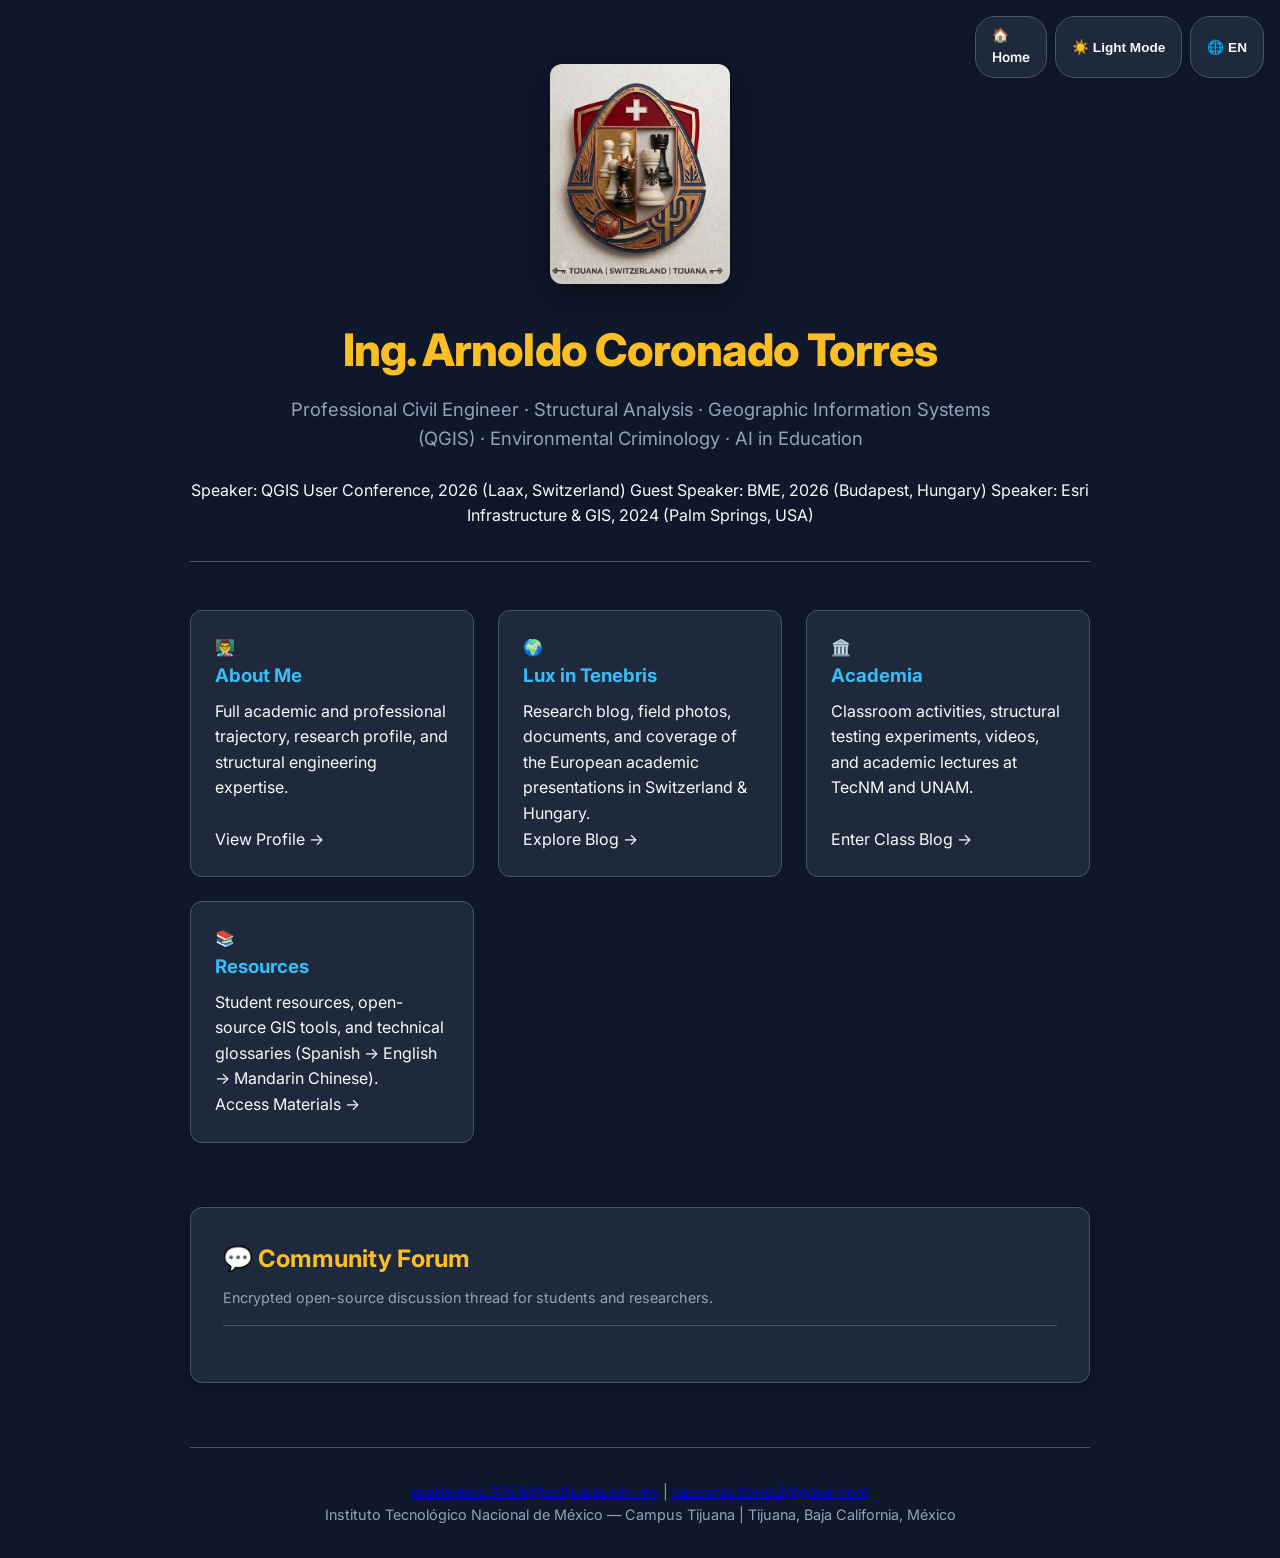
==== index.html @ 11ab7efa "Update index.html" ====
<!DOCTYPE html>
<html lang="en">
<head>
    <meta charset="UTF-8">
    <meta name="viewport" content="width=device-width, initial-scale=1.0">
    <title>Ing. Arnoldo Coronado Torres | Official Site</title>
    <meta name="description" content="Official website of Eng. Arnoldo Coronado Torres. Civil Engineering, Structural Analysis, GIS, Environmental Criminology, and AI in Education.">
    
    <link rel="preconnect" href="https://fonts.googleapis.com">
    <link rel="preconnect" href="https://fonts.gstatic.com" crossorigin>
    <link href="https://fonts.googleapis.com/css2?family=Fira+Code:wght@400;600&family=Inter:wght@300;400;600;700;800&display=swap" rel="stylesheet">

    <!-- Enlace al CSS unificado del repositorio -->
    <link rel="stylesheet" href="style.css">

    <!-- Cactus Chat (Estilos + CDN) -->
    <link rel="stylesheet" href="https://latest.cactus.chat/style.css" type="text/css">
    <script type="text/javascript" src="https://latest.cactus.chat/cactus.js"></script>
</head>
<body>

<div class="controls-bar">
    <a href="index.html" class="control-btn" style="text-decoration: none;">
        🏠 <span class="lang-en">Home</span><span class="lang-es">Inicio</span><span class="lang-zh">首页</span>
    </a>
    <button class="control-btn" id="themeToggle" onclick="toggleTheme()">☀️ Light Mode</button>
    <button class="control-btn" id="langToggle" onclick="toggleLang()">🌐 EN</button>
</div>

<div class="container">

    <header class="blog-header">
        <img src="assets/uff.jpg" alt="Emblem Tijuana Switzerland" class="header-emblem" onerror="this.style.display='none'">
        
        <h1 class="blog-title">Ing. Arnoldo Coronado Torres</h1>
        
        <p class="blog-subtitle lang-en">Professional Civil Engineer · Structural Analysis · Geographic Information Systems (QGIS) · Environmental Criminology · AI in Education</p>
        <p class="blog-subtitle lang-es">Ingeniero Civil · Análisis Estructural · Sistemas de Información Geográfica (QGIS) · Criminología Ambiental · IA en la Educación</p>
        <p class="blog-subtitle lang-zh">土木工程师 · 结构分析 · 地理信息系统 (QGIS) · 环境犯罪学 · 教育人工智能</p>

        <div class="badge-container" style="margin-top: 1.5rem;">
            <span class="badge highlight">Speaker: QGIS User Conference, 2026 (Laax, Switzerland)</span>
            <span class="badge highlight">Guest Speaker: BME, 2026 (Budapest, Hungary)</span>
            <span class="badge">Speaker: Esri Infrastructure & GIS, 2024 (Palm Springs, USA)</span>
        </div>
    </header>

    <main>
        <div class="nav-grid">
            
            <a href="sameri.html" class="nav-card">
                <div>
                    <div class="nav-card-icon">👨‍🏫</div>
                    <h3>
                        <span class="lang-en">About Me</span>
                        <span class="lang-es">Sobre Mí</span>
                        <span class="lang-zh">关于我</span>
                    </h3>
                    <p class="lang-en">Full academic and professional trajectory, research profile, and structural engineering expertise.</p>
                    <p class="lang-es">Trayectoria académica y profesional completa, perfil de investigación e ingeniería estructural.</p>
                    <p class="lang-zh">完整的学术与职业履历、研究方向及结构工程专业特长。</p>
                </div>
                <span class="nav-card-btn lang-en">View Profile &rarr;</span>
                <span class="nav-card-btn lang-es">Ver Perfil &rarr;</span>
                <span class="nav-card-btn lang-zh">查看个人资料 &rarr;</span>
            </a>

            <a href="lux-in-tenebris.html" class="nav-card">
                <div>
                    <div class="nav-card-icon">🌍</div>
                    <h3>Lux in Tenebris</h3>
                    <p class="lang-en">Research blog, field photos, documents, and coverage of the European academic presentations in Switzerland & Hungary.</p>
                    <p class="lang-es">Blog de investigación, fotos de campo, documentos y cobertura del viaje académico a Suiza y Hungría.</p>
                    <p class="lang-zh">研究博客、田野照片、文档以及瑞士和匈牙利欧洲学术演讲的记录。</p>
                </div>
                <span class="nav-card-btn lang-en">Explore Blog &rarr;</span>
                <span class="nav-card-btn lang-es">Explorar Blog &rarr;</span>
                <span class="nav-card-btn lang-zh">探索博客 &rarr;</span>
            </a>

            <a href="academia.html" class="nav-card">
                <div>
                    <div class="nav-card-icon">🏛️</div>
                    <h3>
                        <span class="lang-en">Academia</span>
                        <span class="lang-es">Academia</span>
                        <span class="lang-zh">学术研究</span>
                    </h3>
                    <p class="lang-en">Classroom activities, structural testing experiments, videos, and academic lectures at TecNM and UNAM.</p>
                    <p class="lang-es">Actividades de clase, pruebas de carga de materiales, videos y ponencias académicas en TecNM y UNAM.</p>
                    <p class="lang-zh">课堂活动、材料结构加载测试实验、视频以及在 TecNM 和 UNAM 的学术讲座。</p>
                </div>
                <span class="nav-card-btn lang-en">Enter Class Blog &rarr;</span>
                <span class="nav-card-btn lang-es">Entrar al Blog &rarr;</span>
                <span class="nav-card-btn lang-zh">进入课程博客 &rarr;</span>
            </a>

            <a href="resources.html" class="nav-card">
                <div>
                    <div class="nav-card-icon">📚</div>
                    <h3>
                        <span class="lang-en">Resources</span>
                        <span class="lang-es">Recursos</span>
                        <span class="lang-zh">学习资源</span>
                    </h3>
                    <p class="lang-en">Student resources, open-source GIS tools, and technical glossaries (Spanish &rarr; English &rarr; Mandarin Chinese).</p>
                    <p class="lang-es">Recursos para alumnos, software libre SIG y vocabularios técnicos (Español &rarr; Inglés &rarr; Chino).</p>
                    <p class="lang-zh">学生资源、开源 GIS 工具及技术术语表（西班牙语 &rarr; 英语 &rarr; 中文）。</p>
                </div>
                <span class="nav-card-btn lang-en">Access Materials &rarr;</span>
                <span class="nav-card-btn lang-es">Ver Recursos &rarr;</span>
                <span class="nav-card-btn lang-zh">获取资源 &rarr;</span>
            </a>

        </div>

        <!-- SECCIÓN DEL FORO (Cactus Chat) -->
        <section class="forum-section">
            <h2 class="forum-header">💬 Community Forum</h2>
            <p class="forum-sub">Encrypted open-source discussion thread for students and researchers.</p>
            <div id="cactus-chat-thread"></div>
        </section>
    </main>

    <footer>
        <div class="footer-links">
            <a href="mailto:academico.3053@tectijuana.edu.mx">academico.3053@tectijuana.edu.mx</a>
            <span>|</span>
            <a href="mailto:cazconsultores2@gmail.com">cazconsultores2@gmail.com</a>
        </div>
        <p>Instituto Tecnológico Nacional de México — Campus Tijuana | Tijuana, Baja California, México</p>
    </footer>

</div>

<!-- Scripts de control general y foro -->
<script src="script.js"></script>
<script src="forum.js"></script>
</body>
</html>
---- style.css ----
/* ===================================================
   HOJA DE ESTILOS ESTÁNDAR - ING. ARNOLDO CORONADO
   Modo Oscuro/Claro + Soporte Trilingüe (ES / EN / ZH)
   =================================================== */

/* DARK THEME (DEFAULT) */
:root {
    --bg-primary: #0f172a;
    --bg-secondary: #1e293b;
    --bg-card: #334155;
    --accent-blue: #38bdf8;
    --accent-green: #34d399;
    --accent-gold: #fbbf24;
    --accent-red: #ef4444;
    --text-main: #f8fafc;
    --text-muted: #94a3b8;
    --border: #475569;
    --font-sans: 'Inter', system-ui, -apple-system, sans-serif;
    --font-mono: 'Fira Code', monospace;
}

/* LIGHT THEME (CONTRAST) */
[data-theme="light"] {
    --bg-primary: #f8fafc;
    --bg-secondary: #ffffff;
    --bg-card: #f1f5f9;
    --accent-blue: #0284c7;
    --accent-green: #059669;
    --accent-gold: #d97706;
    --accent-red: #dc2626;
    --text-main: #0f172a;
    --text-muted: #64748b;
    --border: #cbd5e1;
}

* {
    box-sizing: border-box;
    margin: 0;
    padding: 0;
}

body {
    background-color: var(--bg-primary);
    color: var(--text-main);
    font-family: var(--font-sans);
    line-height: 1.6;
    min-height: 100vh;
    display: flex;
    flex-direction: column;
    justify-content: space-between;
    padding: 2rem 1rem;
    transition: background-color 0.3s, color 0.3s;
}

.container {
    max-width: 900px;
    margin: 0 auto;
    width: 100%;
}

/* Controls Bar (Arriba a la derecha) */
.controls-bar {
    position: fixed;
    top: 1rem;
    right: 1rem;
    display: flex;
    gap: 0.5rem;
    z-index: 1000;
}

.control-btn {
    background-color: var(--bg-secondary);
    color: var(--text-main);
    border: 1px solid var(--border);
    padding: 0.5rem 1rem;
    border-radius: 20px;
    font-weight: 600;
    font-size: 0.85rem;
    cursor: pointer;
    box-shadow: 0 4px 6px -1px rgba(0,0,0,0.1);
    transition: all 0.2s;
    text-decoration: none;
}

.control-btn:hover {
    border-color: var(--accent-blue);
    color: var(--accent-blue);
}

/* Header con Escudo/Emblema */
.blog-header {
    margin-top: 2rem;
    margin-bottom: 3rem;
    border-bottom: 1px solid var(--border);
    padding-bottom: 2rem;
    text-align: center;
}

.header-emblem {
    width: 180px;
    height: auto;
    margin-bottom: 1.5rem;
    filter: drop-shadow(0 10px 15px rgba(0,0,0,0.4));
    border-radius: 12px;
    transition: transform 0.3s;
}

.header-emblem:hover {
    transform: scale(1.05);
}

.blog-title {
    font-size: 2.8rem;
    font-weight: 800;
    color: var(--accent-gold);
    margin-bottom: 0.5rem;
    letter-spacing: -0.02em;
}

.blog-subtitle {
    font-size: 1.15rem;
    color: var(--text-muted);
    max-width: 750px;
    margin: 0 auto;
}

/* Post & Cards Layout */
.post-list {
    display: flex;
    flex-direction: column;
    gap: 2.5rem;
}

.post-card {
    background-color: var(--bg-secondary);
    border: 1px solid var(--border);
    border-radius: 12px;
    padding: 2rem;
    box-shadow: 0 4px 12px rgba(0,0,0,0.15);
    transition: border-color 0.2s;
}

.post-card:hover {
    border-color: var(--accent-blue);
}

.post-meta {
    display: flex;
    align-items: center;
    gap: 1rem;
    margin-bottom: 1rem;
    font-size: 0.85rem;
    color: var(--text-muted);
}

.post-tag {
    background-color: rgba(56, 189, 248, 0.1);
    color: var(--accent-blue);
    border: 1px solid var(--accent-blue);
    padding: 0.2rem 0.6rem;
    border-radius: 12px;
    font-weight: 600;
    font-size: 0.75rem;
}

.post-tag.gold {
    background-color: rgba(251, 191, 36, 0.1);
    color: var(--accent-gold);
    border-color: var(--accent-gold);
}

.post-title {
    font-size: 1.6rem;
    color: var(--accent-blue);
    margin-bottom: 1rem;
    line-height: 1.3;
}

.post-content {
    font-size: 0.98rem;
    color: var(--text-main);
    margin-bottom: 1.5rem;
}

.post-content p {
    margin-bottom: 1rem;
}

/* Elementos Multimedia */
.post-gallery {
    display: grid;
    grid-template-columns: repeat(auto-fit, minmax(200px, 1fr));
    gap: 1rem;
    margin: 1.5rem 0;
}

.post-gallery img {
    width: 100%;
    height: 200px;
    object-fit: cover;
    border-radius: 8px;
    border: 1px solid var(--border);
    transition: transform 0.2s;
}

.post-gallery img:hover {
    transform: scale(1.02);
}

.video-container {
    position: relative;
    padding-bottom: 56.25%;
    height: 0;
    overflow: hidden;
    border-radius: 8px;
    margin: 1.5rem 0;
    border: 1px solid var(--border);
}

.video-container iframe {
    position: absolute;
    top: 0;
    left: 0;
    width: 100%;
    height: 100%;
    border: 0;
}

.doc-link {
    display: inline-flex;
    align-items: center;
    gap: 0.5rem;
    background-color: var(--bg-card);
    color: var(--accent-green);
    border: 1px solid var(--accent-green);
    padding: 0.6rem 1.2rem;
    border-radius: 6px;
    text-decoration: none;
    font-weight: 600;
    font-size: 0.9rem;
    transition: background-color 0.2s;
}

.doc-link:hover {
    background-color: rgba(52, 211, 153, 0.15);
}

/* Forum Section (Cactus Chat) */
.forum-section {
    margin-top: 4rem;
    background-color: var(--bg-secondary);
    border: 1px solid var(--border);
    border-radius: 12px;
    padding: 2rem;
    box-shadow: 0 4px 12px rgba(0,0,0,0.2);
}

.forum-header {
    font-size: 1.5rem;
    color: var(--accent-gold);
    margin-bottom: 0.5rem;
    display: flex;
    align-items: center;
    gap: 0.5rem;
}

.forum-sub {
    font-size: 0.9rem;
    color: var(--text-muted);
    margin-bottom: 1.5rem;
    border-bottom: 1px solid var(--border);
    padding-bottom: 1rem;
}

.cactus-editor {
    background-color: var(--bg-primary) !important;
    border: 1px solid var(--border) !important;
    color: var(--text-main) !important;
    border-radius: 8px !important;
}

/* Grid de Navegación */
.nav-grid {
    display: grid;
    grid-template-columns: repeat(auto-fit, minmax(250px, 1fr));
    gap: 1.5rem;
    margin-top: 2rem;
}

.nav-card {
    background-color: var(--bg-secondary);
    border: 1px solid var(--border);
    border-radius: 12px;
    padding: 1.5rem;
    text-decoration: none;
    color: var(--text-main);
    transition: all 0.2s;
    display: flex;
    flex-direction: column;
    justify-content: space-between;
}

.nav-card:hover {
    border-color: var(--accent-gold);
    transform: translateY(-3px);
}

.nav-card h3 {
    color: var(--accent-blue);
    margin-bottom: 0.5rem;
}

/* Footer */
footer {
    border-top: 1px solid var(--border);
    padding-top: 2rem;
    margin-top: 4rem;
    text-align: center;
    font-size: 0.9rem;
    color: var(--text-muted);
}

/* Visibilidad Idiomas (Trilingüe) */
.lang-en { display: block; }
.lang-es { display: none; }
.lang-zh { display: none; }

@media (max-width: 768px) {
    .blog-title { font-size: 2.2rem; }
    .post-card { padding: 1.25rem; }
    .header-emblem { width: 140px; }
}
/* Estilos para el Hub de Recursos */
.search-section {
    margin-bottom: 2rem;
}

#searchInput {
    width: 100%;
    padding: 0.8rem 1.2rem;
    background-color: var(--bg-secondary);
    border: 1px solid var(--border);
    border-radius: 8px;
    color: var(--text-main);
    font-size: 1rem;
    outline: none;
    transition: border-color 0.2s;
}

#searchInput:focus {
    border-color: var(--accent-blue);
}

.resources-grid {
    display: flex;
    flex-direction: column;
    gap: 1rem;
    margin-top: 1.5rem;
}

.resource-item {
    display: flex;
    justify-content: space-between;
    align-items: center;
    background-color: var(--bg-primary);
    border: 1px solid var(--border);
    border-radius: 8px;
    padding: 1rem;
    gap: 1rem;
}

.resource-info {
    display: flex;
    align-items: center;
    gap: 1rem;
}

.resource-icon {
    font-size: 1.8rem;
}

.resource-name {
    font-size: 1.05rem;
    color: var(--accent-blue);
    margin-bottom: 0.2rem;
}

.resource-desc {
    font-size: 0.85rem;
    color: var(--text-muted);
    margin-bottom: 0.4rem;
}

/* Wishlist Styles */
.wishlist-form {
    display: flex;
    gap: 0.5rem;
    margin-bottom: 1.5rem;
}

.wishlist-form input {
    flex: 1;
    padding: 0.6rem 1rem;
    background-color: var(--bg-primary);
    border: 1px solid var(--border);
    border-radius: 6px;
    color: var(--text-main);
}

.wishlist-list {
    list-style: none;
    display: flex;
    flex-direction: column;
    gap: 0.5rem;
}

.wishlist-item {
    display: flex;
    justify-content: space-between;
    align-items: center;
    background-color: var(--bg-primary);
    border: 1px solid var(--border);
    padding: 0.6rem 1rem;
    border-radius: 6px;
    font-size: 0.9rem;
}

.delete-btn {
    background: none;
    border: none;
    cursor: pointer;
    font-size: 0.8rem;
    opacity: 0.7;
    transition: opacity 0.2s;
}

.delete-btn:hover {
    opacity: 1;
}
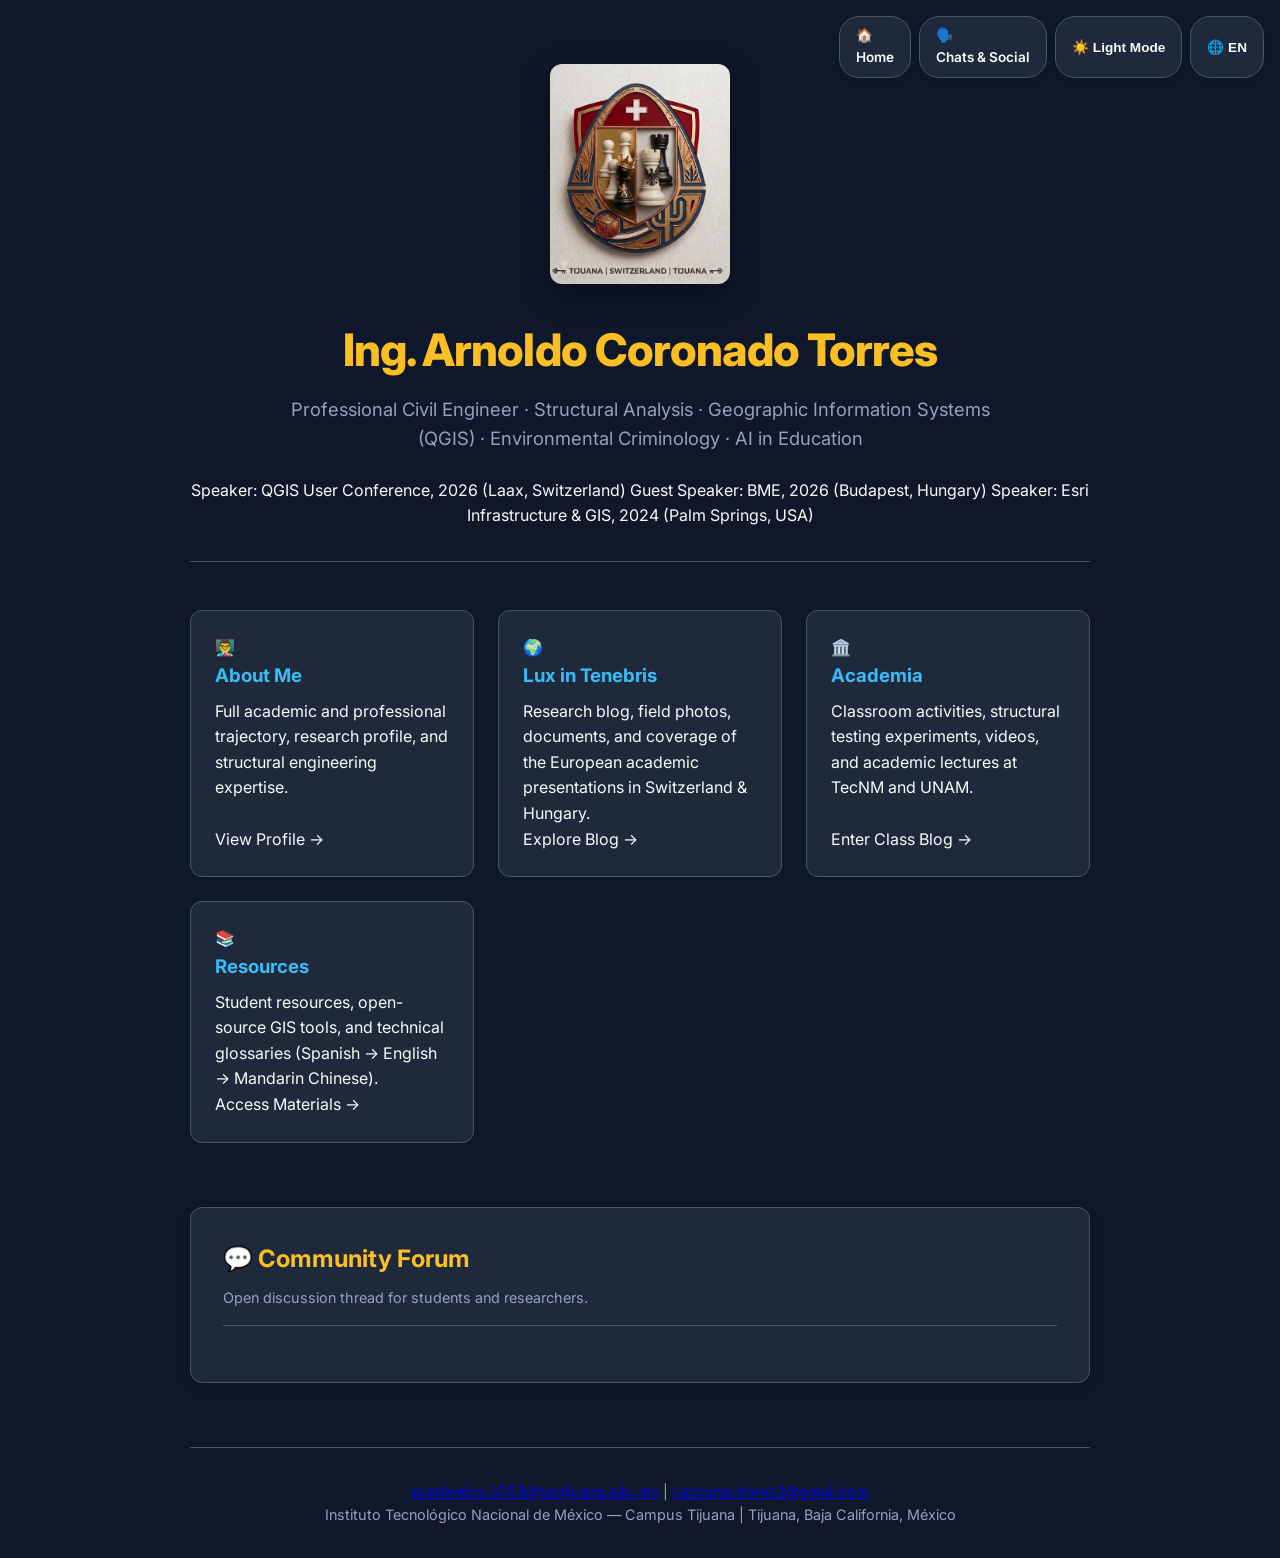
==== commit ee86eb28: "Update index.html" ====
--- a/index.html
+++ b/index.html
@@ -12,16 +12,15 @@
 
     <!-- Enlace al CSS unificado del repositorio -->
     <link rel="stylesheet" href="style.css">
-
-    <!-- Cactus Chat (Estilos + CDN) -->
-    <link rel="stylesheet" href="https://latest.cactus.chat/style.css" type="text/css">
-    <script type="text/javascript" src="https://latest.cactus.chat/cactus.js"></script>
 </head>
 <body>
 
 <div class="controls-bar">
     <a href="index.html" class="control-btn" style="text-decoration: none;">
         🏠 <span class="lang-en">Home</span><span class="lang-es">Inicio</span><span class="lang-zh">首页</span>
+    </a>
+    <a href="comunidad.html" class="control-btn" style="text-decoration: none;">
+        🗣️ <span class="lang-en">Chats & Social</span><span class="lang-es">Chats & Redes</span><span class="lang-zh">聊天与社交</span>
     </a>
     <button class="control-btn" id="themeToggle" onclick="toggleTheme()">☀️ Light Mode</button>
     <button class="control-btn" id="langToggle" onclick="toggleLang()">🌐 EN</button>
@@ -114,11 +113,19 @@
 
         </div>
 
-        <!-- SECCIÓN DEL FORO (Cactus Chat) -->
+        <!-- SECCIÓN DEL FORO (Inyectado modularmente por forum.js) -->
         <section class="forum-section">
-            <h2 class="forum-header">💬 Community Forum</h2>
-            <p class="forum-sub">Encrypted open-source discussion thread for students and researchers.</p>
-            <div id="cactus-chat-thread"></div>
+            <h2 class="forum-header">
+                <span class="lang-en">💬 Community Forum</span>
+                <span class="lang-es">💬 Foro de Discusión</span>
+                <span class="lang-zh">💬 社区论坛</span>
+            </h2>
+            <p class="forum-sub">
+                <span class="lang-en">Open discussion thread for students and researchers.</span>
+                <span class="lang-es">Espacio de comentarios y debate para alumnos e investigadores.</span>
+                <span class="lang-zh">面向学生和研究人员的开放讨论区。</span>
+            </p>
+            <div id="utterances-container"></div>
         </section>
     </main>
 
@@ -133,7 +140,7 @@
 
 </div>
 
-<!-- Scripts de control general y foro -->
+<!-- Scripts de control general y foro modular -->
 <script src="script.js"></script>
 <script src="forum.js"></script>
 </body>
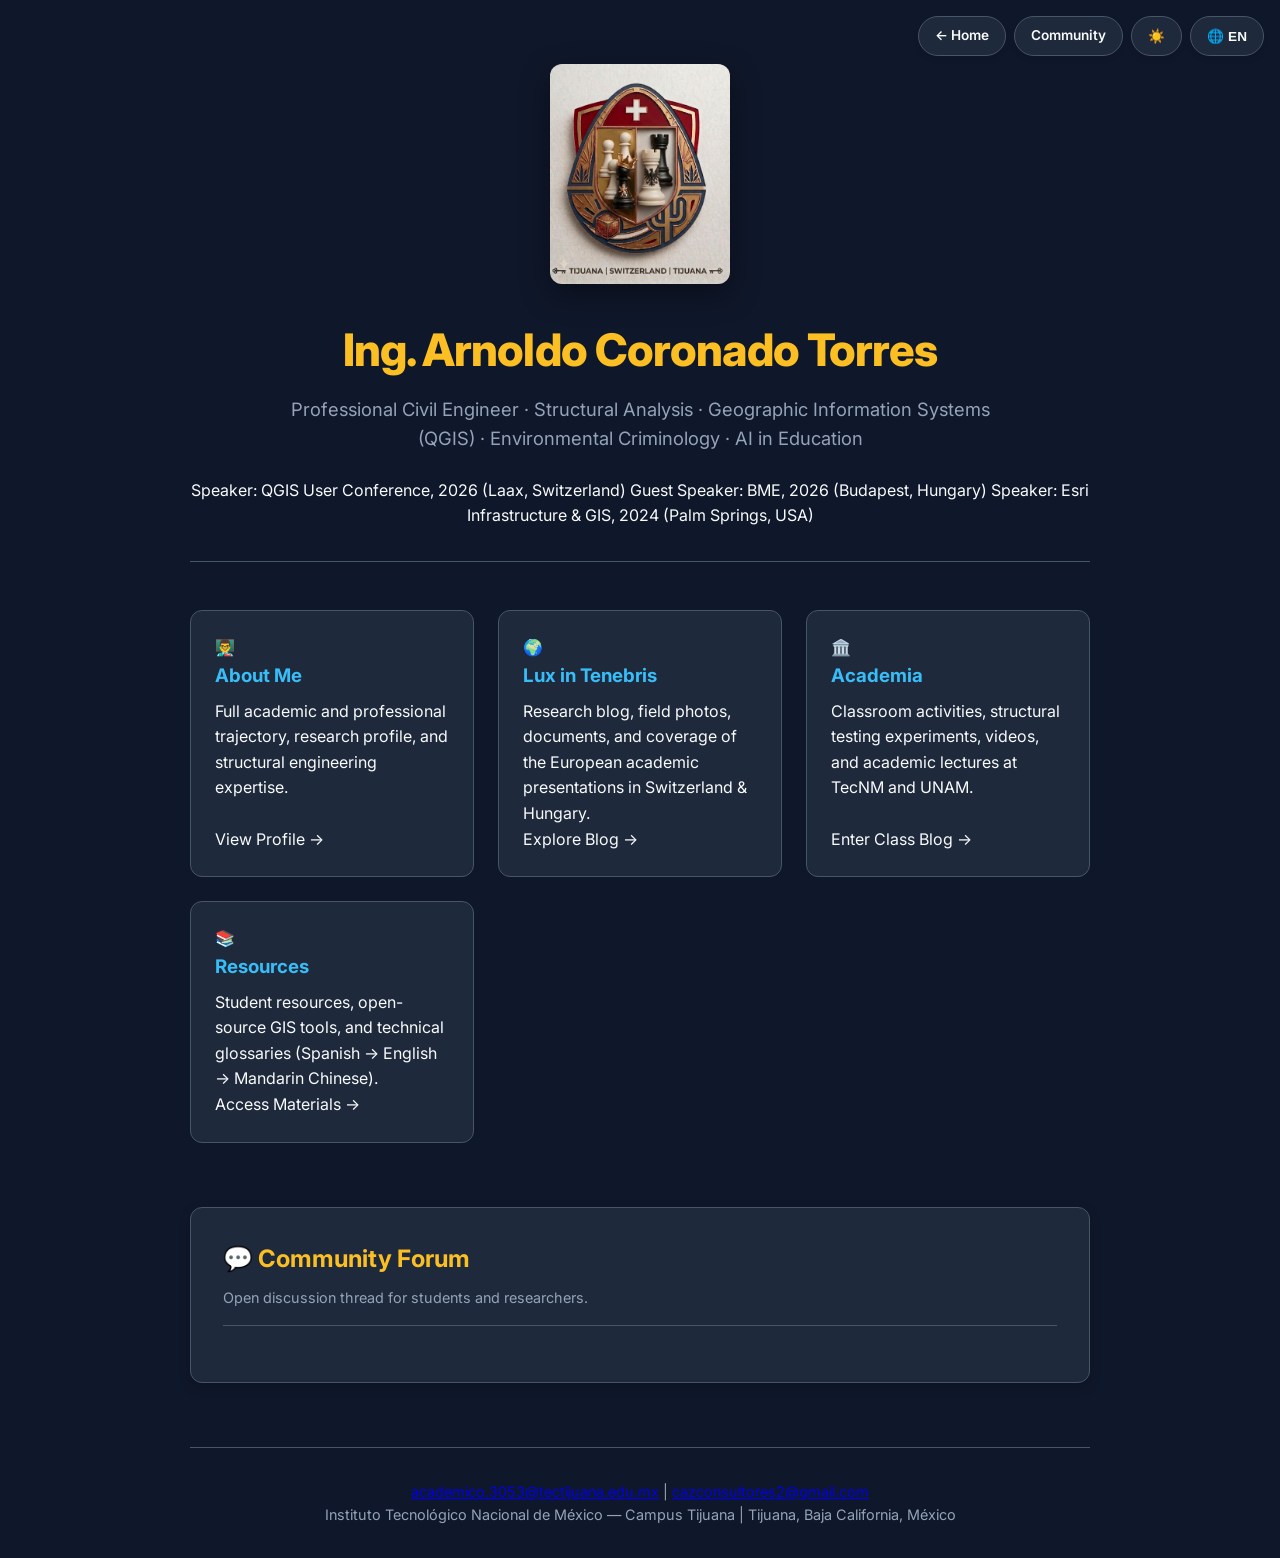
==== commit 68e3425b: "Update index.html" ====
--- a/index.html
+++ b/index.html
@@ -16,14 +16,25 @@
 <body>
 
 <div class="controls-bar">
-    <a href="index.html" class="control-btn" style="text-decoration: none;">
-        🏠 <span class="lang-en">Home</span><span class="lang-es">Inicio</span><span class="lang-zh">首页</span>
+    <!-- 1. Botón Inicio con Flecha -->
+    <a href="index.html" class="control-btn" style="text-decoration: none; display: inline-flex; align-items: center; justify-content: center;">
+        &larr;&nbsp;<span class="lang-en">Home</span><span class="lang-es">Inicio</span><span class="lang-zh">首页</span>
     </a>
-    <a href="comunidad.html" class="control-btn" style="text-decoration: none;">
-        🗣️ <span class="lang-en">Chats & Social</span><span class="lang-es">Chats & Redes</span><span class="lang-zh">聊天与社交</span>
+
+    <!-- 2. Botón Comunidad (Centrado) -->
+    <a href="comunidad.html" class="control-btn" style="text-decoration: none; display: inline-flex; align-items: center; justify-content: center;">
+        <span class="lang-en">Community</span><span class="lang-es">Comunidad</span><span class="lang-zh">社区</span>
     </a>
-    <button class="control-btn" id="themeToggle" onclick="toggleTheme()">☀️ Light Mode</button>
-    <button class="control-btn" id="langToggle" onclick="toggleLang()">🌐 EN</button>
+
+    <!-- 3. Botón Cambio de Tema (Sol/Luna + Mode) -->
+    <button class="control-btn" id="themeToggle" onclick="toggleTheme()" style="display: inline-flex; align-items: center; justify-content: center;">
+        ☀️
+    </button>
+
+    <!-- 4. Botón Idioma -->
+    <button class="control-btn" id="langToggle" onclick="toggleLang()" style="display: inline-flex; align-items: center; justify-content: center;">
+        🌐 EN
+    </button>
 </div>
 
 <div class="container">
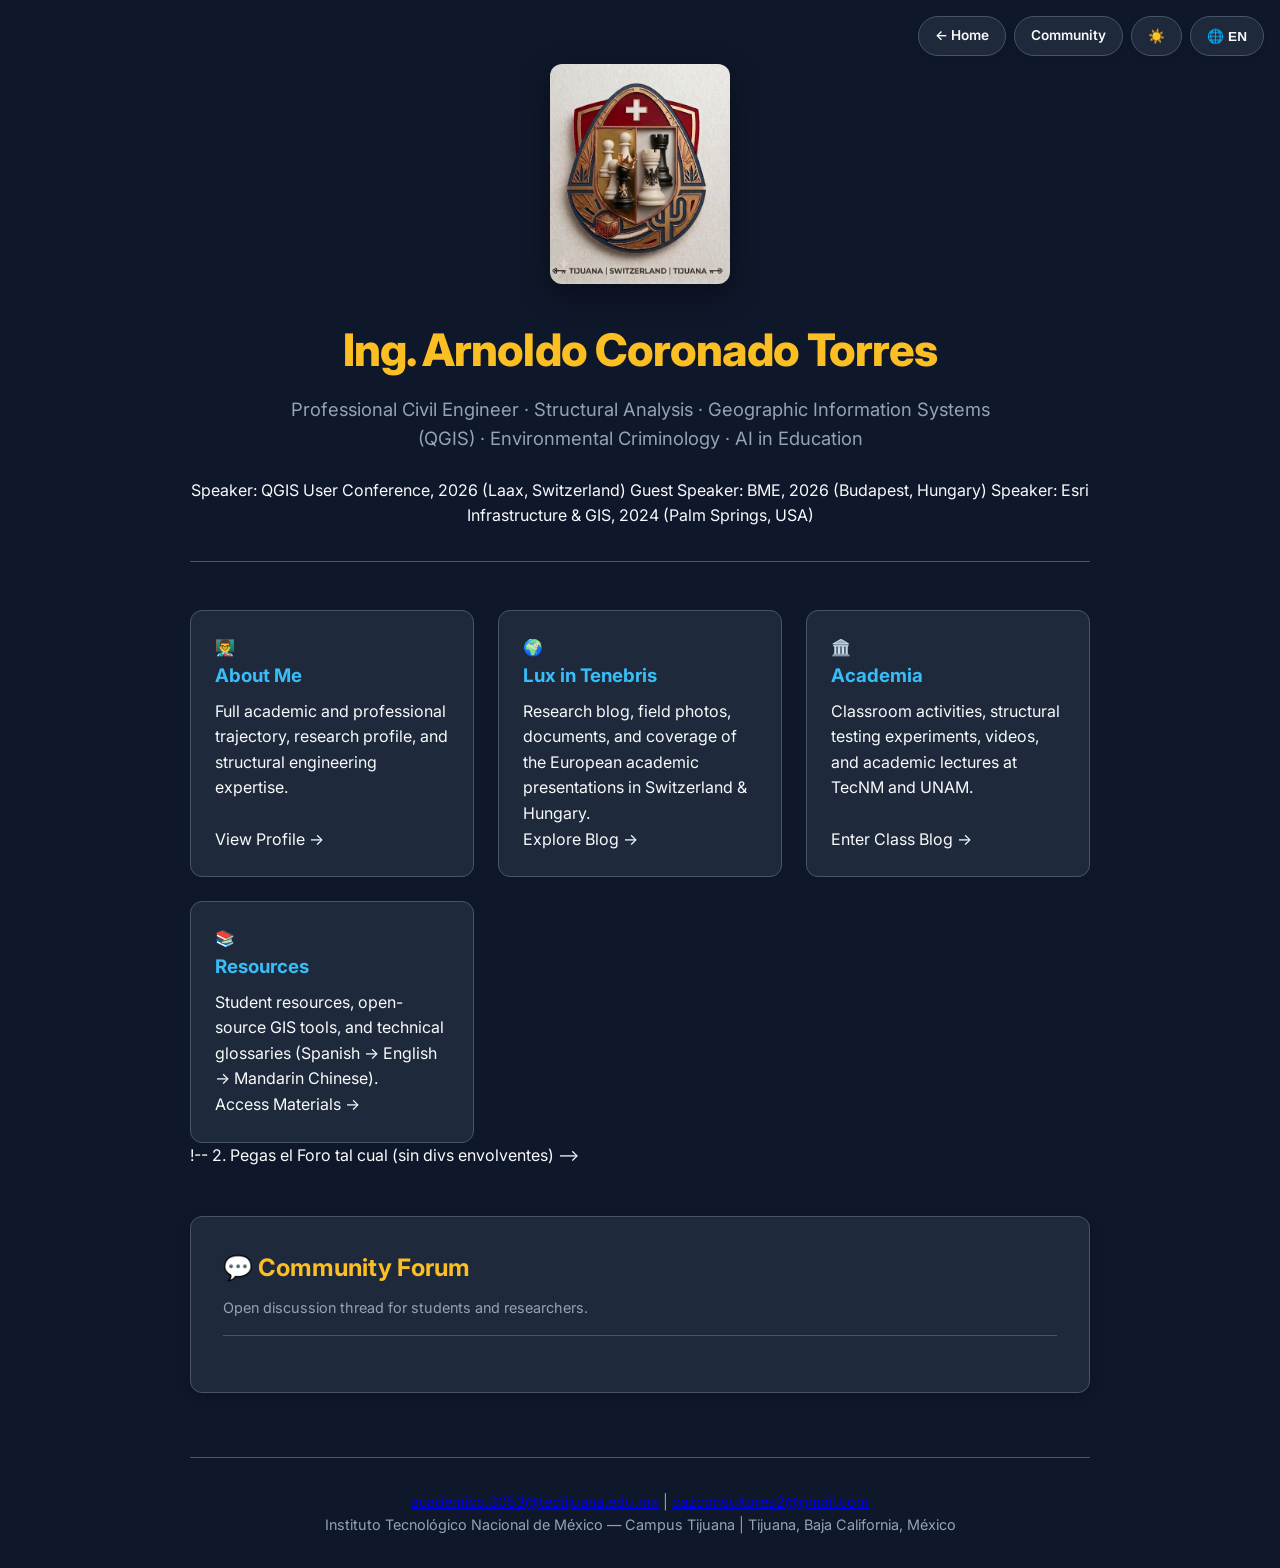
==== commit fade1ce2: "Update index.html" ====
--- a/index.html
+++ b/index.html
@@ -124,20 +124,21 @@
 
         </div>
 
-        <!-- SECCIÓN DEL FORO (Inyectado modularmente por forum.js) -->
-        <section class="forum-section">
-            <h2 class="forum-header">
-                <span class="lang-en">💬 Community Forum</span>
-                <span class="lang-es">💬 Foro de Discusión</span>
-                <span class="lang-zh">💬 社区论坛</span>
-            </h2>
-            <p class="forum-sub">
-                <span class="lang-en">Open discussion thread for students and researchers.</span>
-                <span class="lang-es">Espacio de comentarios y debate para alumnos e investigadores.</span>
-                <span class="lang-zh">面向学生和研究人员的开放讨论区。</span>
-            </p>
-            <div id="utterances-container"></div>
-        </section>
+     !-- 2. Pegas el Foro tal cual (sin divs envolventes) -->
+<section class="forum-section" style="margin-top: 3rem;">
+    <h2 class="forum-header">
+        <span class="lang-en">💬 Community Forum</span>
+        <span class="lang-es">💬 Foro de Discusión</span>
+        <span class="lang-zh">💬 社区论坛</span>
+    </h2>
+    <p class="forum-sub">
+        <span class="lang-en">Open discussion thread for students and researchers.</span>
+        <span class="lang-es">Espacio de comentarios y debate para alumnos e investigadores.</span>
+        <span class="lang-zh">面向学生和研究人员的开放讨论区。</span>
+    </p>
+    
+    <div id="utterances-container"></div>
+</section>
     </main>
 
     <footer>
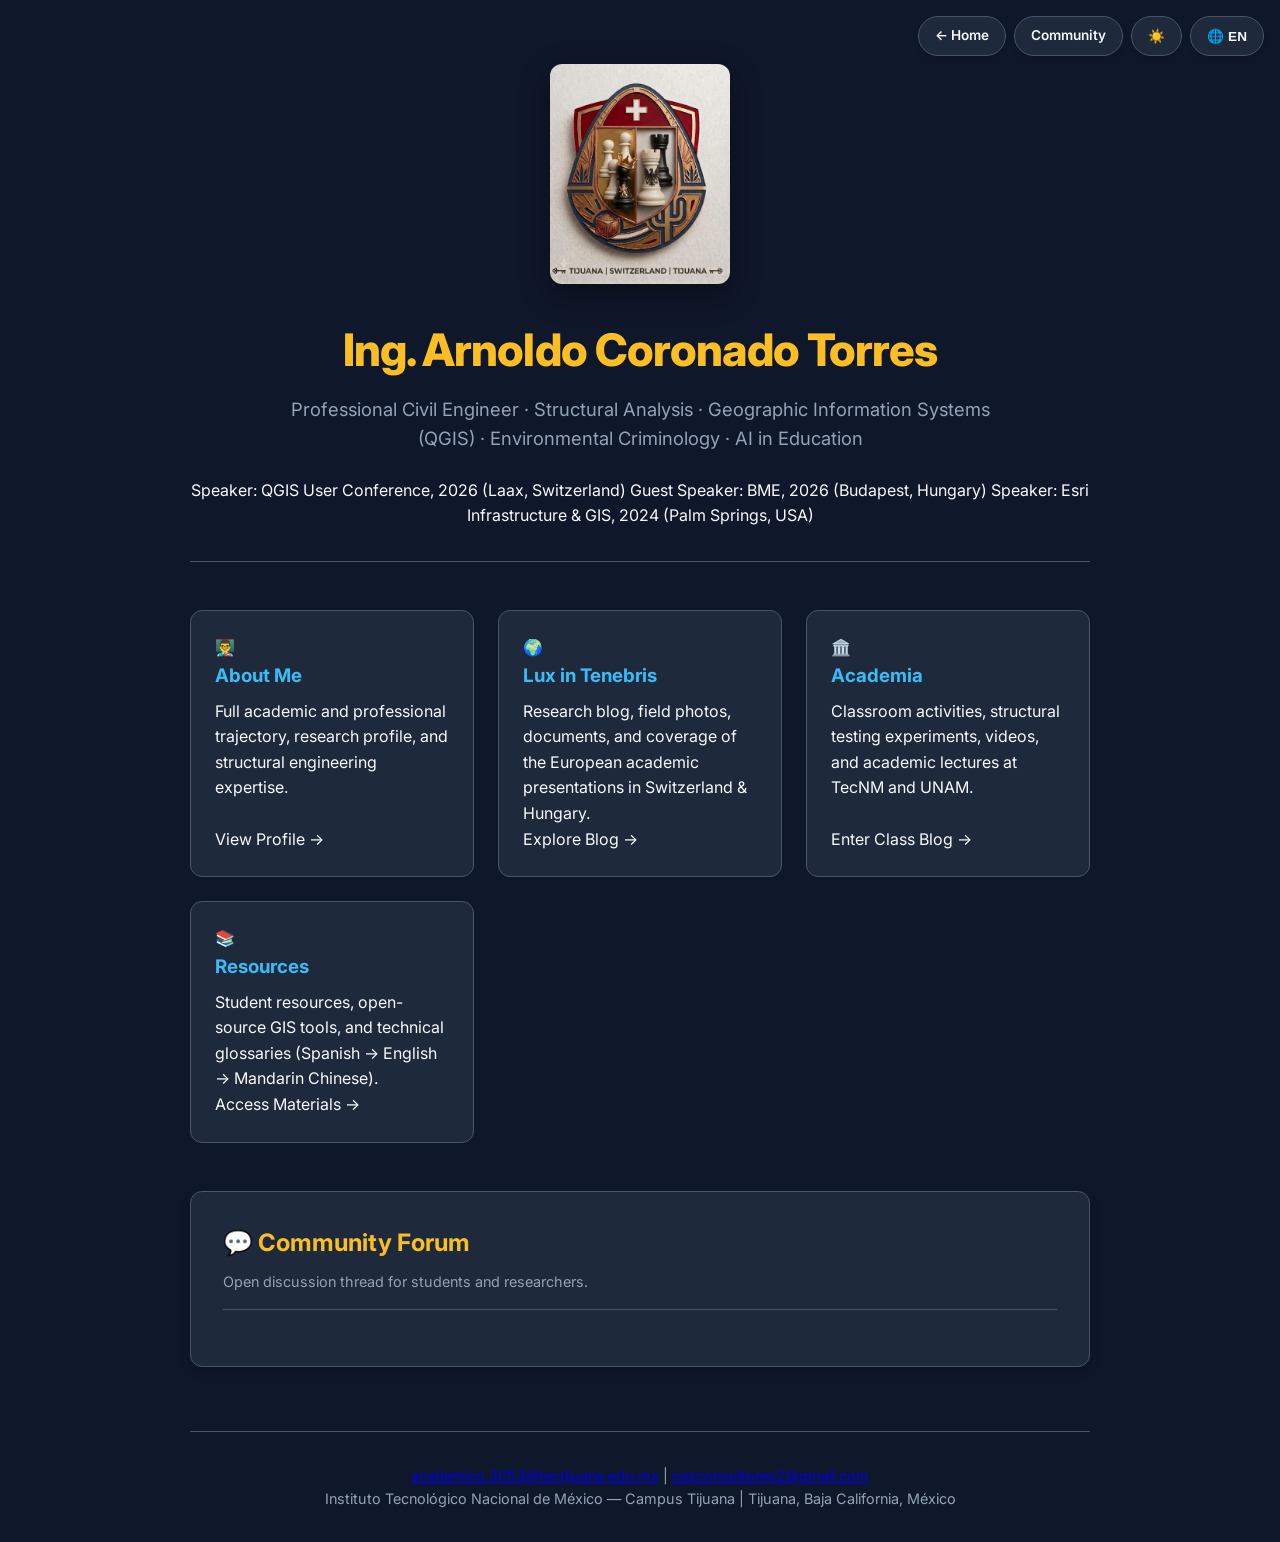
==== commit e7f4c710: "Update index.html" ====
--- a/index.html
+++ b/index.html
@@ -124,7 +124,7 @@
 
         </div>
 
-     !-- 2. Pegas el Foro tal cual (sin divs envolventes) -->
+     
 <section class="forum-section" style="margin-top: 3rem;">
     <h2 class="forum-header">
         <span class="lang-en">💬 Community Forum</span>
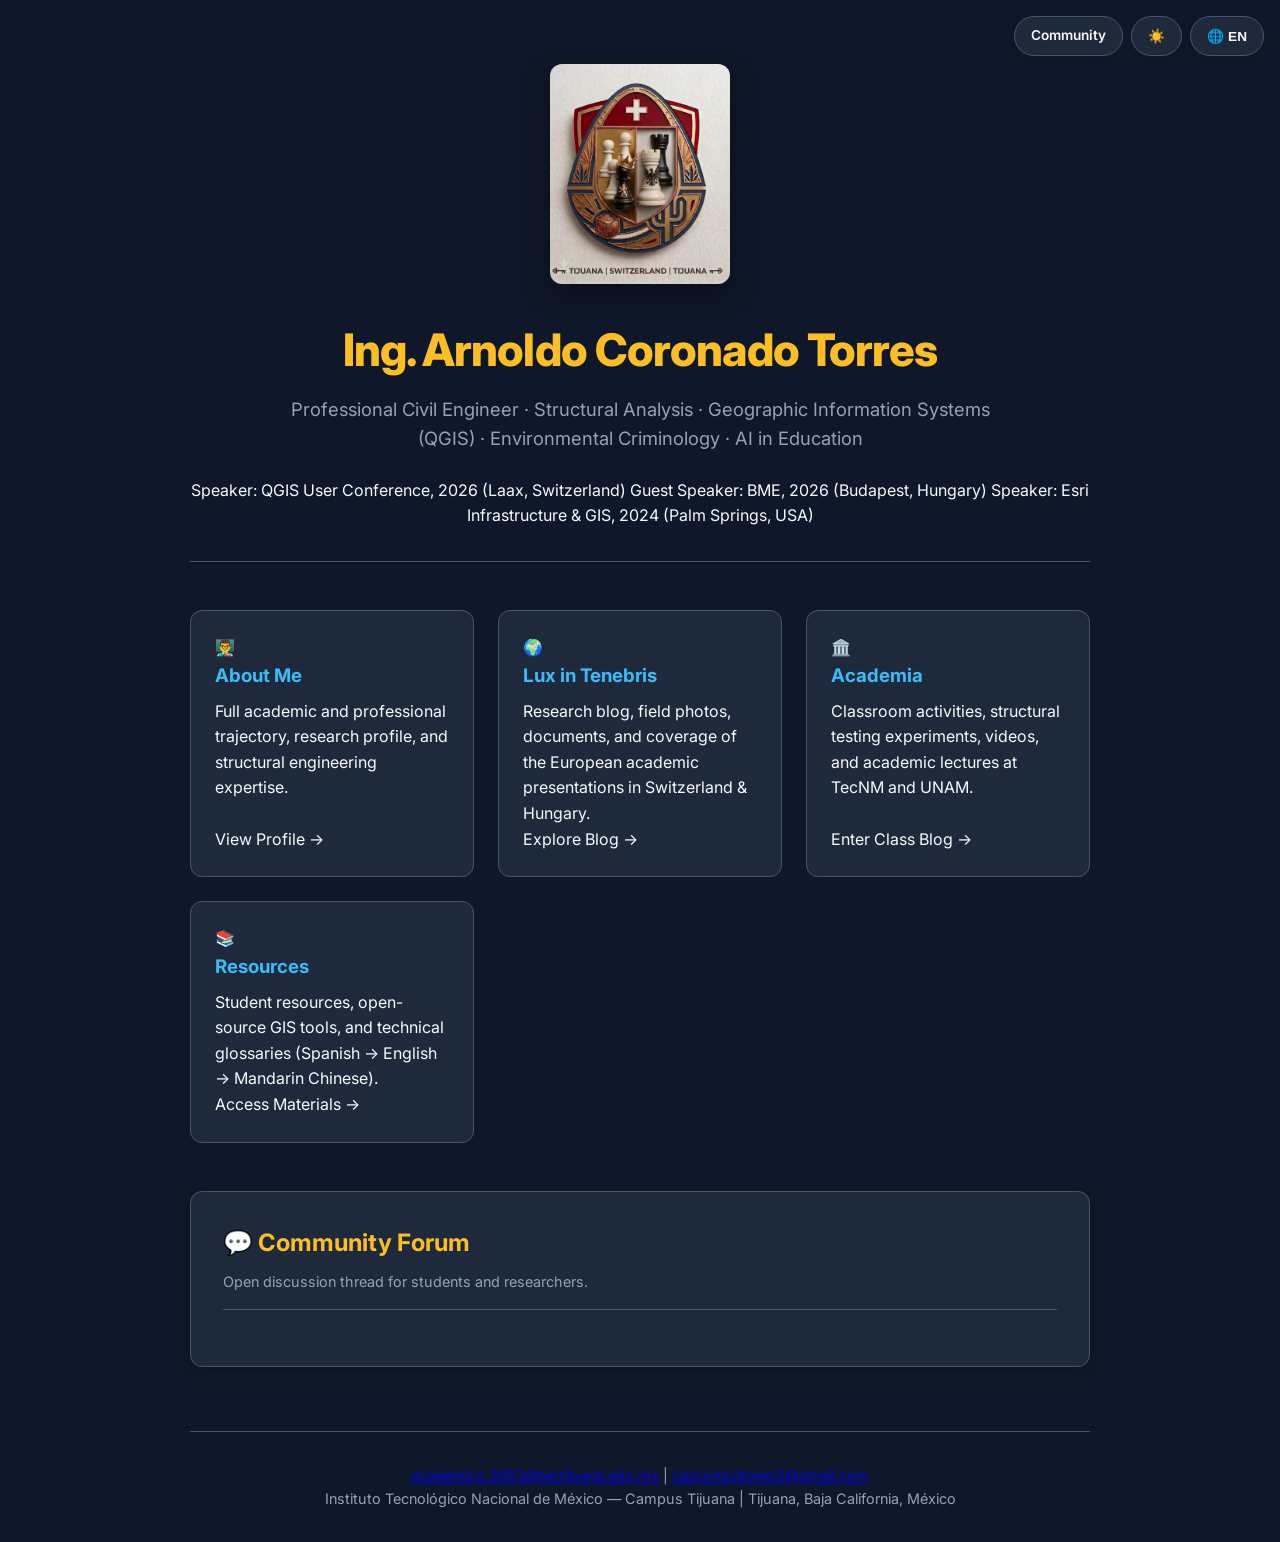
==== commit d0ebab1a: "Update index.html" ====
--- a/index.html
+++ b/index.html
@@ -17,10 +17,6 @@
 
 <div class="controls-bar">
     <!-- 1. Botón Inicio con Flecha -->
-    <a href="index.html" class="control-btn" style="text-decoration: none; display: inline-flex; align-items: center; justify-content: center;">
-        &larr;&nbsp;<span class="lang-en">Home</span><span class="lang-es">Inicio</span><span class="lang-zh">首页</span>
-    </a>
-
     <!-- 2. Botón Comunidad (Centrado) -->
     <a href="comunidad.html" class="control-btn" style="text-decoration: none; display: inline-flex; align-items: center; justify-content: center;">
         <span class="lang-en">Community</span><span class="lang-es">Comunidad</span><span class="lang-zh">社区</span>
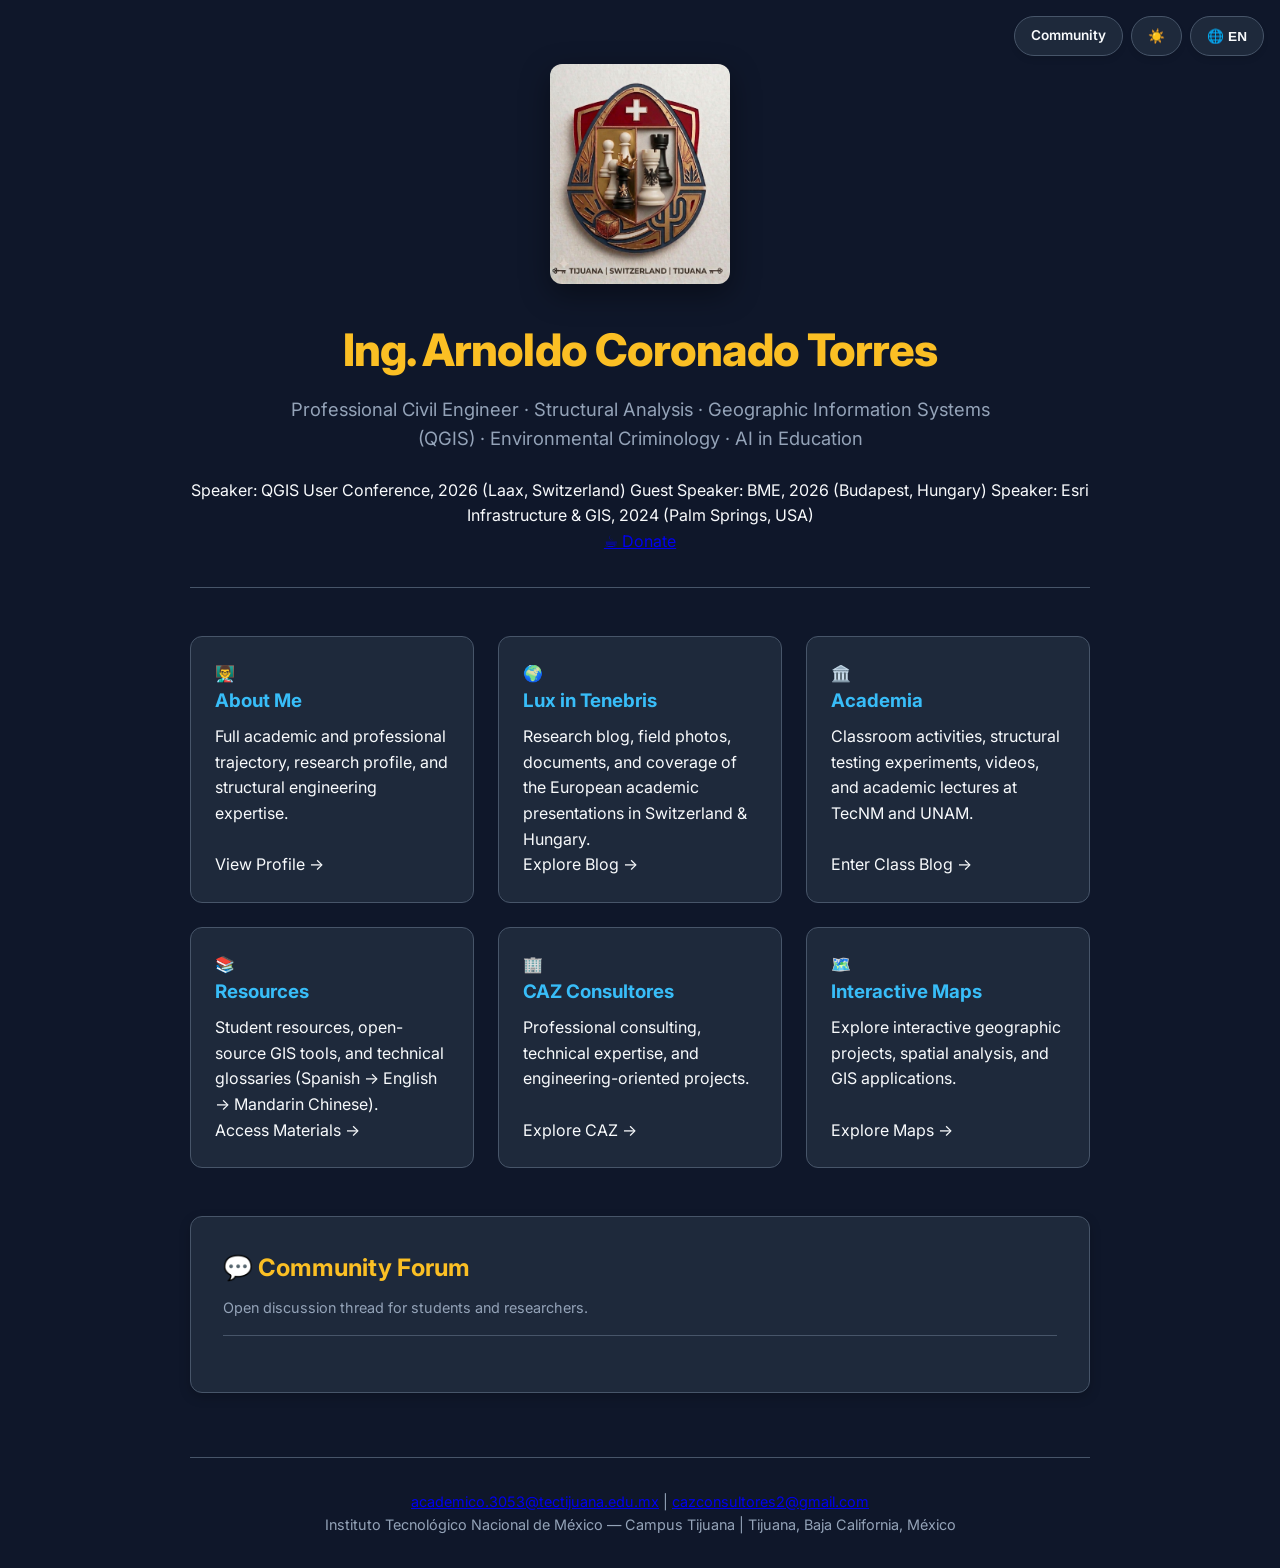
==== commit 5dd458bc: "Actualizar sitio web CAZ y portal académico" ====
--- a/index.html
+++ b/index.html
@@ -10,24 +10,19 @@
     <link rel="preconnect" href="https://fonts.gstatic.com" crossorigin>
     <link href="https://fonts.googleapis.com/css2?family=Fira+Code:wght@400;600&family=Inter:wght@300;400;600;700;800&display=swap" rel="stylesheet">
 
-    <!-- Enlace al CSS unificado del repositorio -->
     <link rel="stylesheet" href="style.css">
 </head>
 <body>
 
 <div class="controls-bar">
-    <!-- 1. Botón Inicio con Flecha -->
-    <!-- 2. Botón Comunidad (Centrado) -->
     <a href="comunidad.html" class="control-btn" style="text-decoration: none; display: inline-flex; align-items: center; justify-content: center;">
         <span class="lang-en">Community</span><span class="lang-es">Comunidad</span><span class="lang-zh">社区</span>
     </a>
 
-    <!-- 3. Botón Cambio de Tema (Sol/Luna + Mode) -->
     <button class="control-btn" id="themeToggle" onclick="toggleTheme()" style="display: inline-flex; align-items: center; justify-content: center;">
         ☀️
     </button>
 
-    <!-- 4. Botón Idioma -->
     <button class="control-btn" id="langToggle" onclick="toggleLang()" style="display: inline-flex; align-items: center; justify-content: center;">
         🌐 EN
     </button>
@@ -118,23 +113,54 @@
                 <span class="nav-card-btn lang-zh">获取资源 &rarr;</span>
             </a>
 
+            <!-- 5. CAZ Consultores -->
+            <a href="CAZ/index.html" class="nav-card">
+                <div>
+                    <div class="nav-card-icon">🏢</div>
+                    <h3>CAZ Consultores</h3>
+                    <p class="lang-en">Professional consulting, technical expertise, and engineering-oriented projects.</p>
+                    <p class="lang-es">Consultoría profesional, experiencia técnica y proyectos orientados a la ingeniería.</p>
+                    <p class="lang-zh">专业咨询、技术服务及工程相关项目。</p>
+                </div>
+                <span class="nav-card-btn lang-en">Explore CAZ &rarr;</span>
+                <span class="nav-card-btn lang-es">Conocer CAZ &rarr;</span>
+                <span class="nav-card-btn lang-zh">了解 CAZ &rarr;</span>
+            </a>
+
+            <!-- 6. Interactive Maps -->
+            <a href="mapas/qgis2web/index.html" class="nav-card">
+                <div>
+                    <div class="nav-card-icon">🗺️</div>
+                    <h3>
+                        <span class="lang-en">Interactive Maps</span>
+                        <span class="lang-es">Mapas Interactivos</span>
+                        <span class="lang-zh">交互式地图</span>
+                    </h3>
+                    <p class="lang-en">Explore interactive geographic projects, spatial analysis, and GIS applications.</p>
+                    <p class="lang-es">Explora proyectos geográficos interactivos, análisis espacial y aplicaciones SIG.</p>
+                    <p class="lang-zh">探索交互式地理项目、空间分析及地理信息系统应用。</p>
+                </div>
+                <span class="nav-card-btn lang-en">Explore Maps &rarr;</span>
+                <span class="nav-card-btn lang-es">Explorar Mapas &rarr;</span>
+                <span class="nav-card-btn lang-zh">探索地图 &rarr;</span>
+            </a>
+
         </div>
 
-     
-<section class="forum-section" style="margin-top: 3rem;">
-    <h2 class="forum-header">
-        <span class="lang-en">💬 Community Forum</span>
-        <span class="lang-es">💬 Foro de Discusión</span>
-        <span class="lang-zh">💬 社区论坛</span>
-    </h2>
-    <p class="forum-sub">
-        <span class="lang-en">Open discussion thread for students and researchers.</span>
-        <span class="lang-es">Espacio de comentarios y debate para alumnos e investigadores.</span>
-        <span class="lang-zh">面向学生和研究人员的开放讨论区。</span>
-    </p>
-    
-    <div id="utterances-container"></div>
-</section>
+        <section class="forum-section" style="margin-top: 3rem;">
+            <h2 class="forum-header">
+                <span class="lang-en">💬 Community Forum</span>
+                <span class="lang-es">💬 Foro de Discusión</span>
+                <span class="lang-zh">💬 社区论坛</span>
+            </h2>
+            <p class="forum-sub">
+                <span class="lang-en">Open discussion thread for students and researchers.</span>
+                <span class="lang-es">Espacio de comentarios y debate para alumnos e investigadores.</span>
+                <span class="lang-zh">面向学生和研究人员的开放讨论区。</span>
+            </p>
+            
+            <div id="utterances-container"></div>
+        </section>
     </main>
 
     <footer>
@@ -148,7 +174,6 @@
 
 </div>
 
-<!-- Scripts de control general y foro modular -->
 <script src="script.js"></script>
 <script src="forum.js"></script>
 </body>
